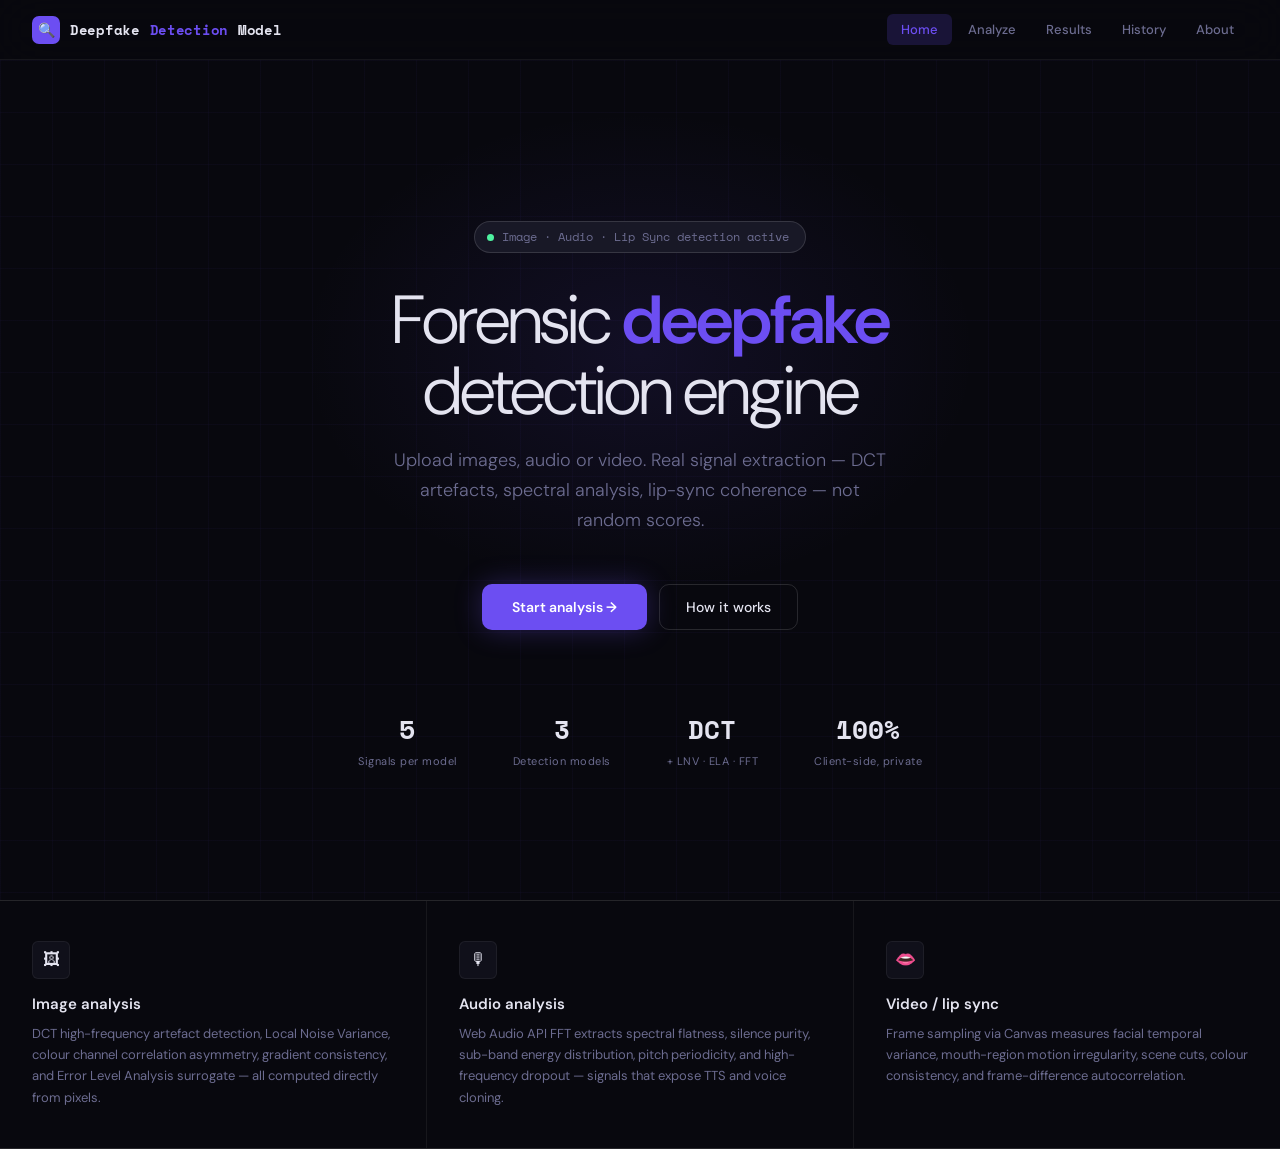
==== index.html @ fc397e4a "Initial commit" ====
<!DOCTYPE html>
<html lang="en">
<head>
<meta charset="UTF-8">
<meta name="viewport" content="width=device-width, initial-scale=1.0">
<title>Deepfake Detection Model</title>
<link rel="preconnect" href="https://fonts.googleapis.com">
<link href="https://fonts.googleapis.com/css2?family=Space+Mono:wght@400;700&family=DM+Sans:ital,opsz,wght@0,9..40,300;0,9..40,400;0,9..40,500;0,9..40,600;1,9..40,300&display=swap" rel="stylesheet">
<link rel="stylesheet" href="main.css">
<link rel="stylesheet" href="components.css">
</head>
<body>

<!-- ══ NAV ══ -->
<nav>
  <a class="nav-logo" href="#" onclick="showPage('home')">
    <div class="nav-logo-icon">🔍</div>
    Deepfake <span>Detection</span> Model
  </a>
  <div class="nav-links">
    <button onclick="showPage('home')"    id="nav-home"    class="active">Home</button>
    <button onclick="showPage('analyze')" id="nav-analyze">Analyze</button>
    <button onclick="showPage('results')" id="nav-results">Results</button>
    <button onclick="showPage('history')" id="nav-history">History</button>
    <button onclick="showPage('about')"   id="nav-about">About</button>
  </div>
</nav>

<!-- ══════════════════════════════════════
     HOME PAGE
══════════════════════════════════════ -->
<div id="home-page" class="page active">

  <div id="hero">
    <div class="hero-bg"><div class="hero-grid"></div><div class="hero-glow"></div></div>

    <div class="hero-badge">
      <span class="pulse-dot"></span>
      Image · Audio · Lip Sync detection active
    </div>

    <h1 style="position:relative;z-index:1;margin-bottom:20px">
      Forensic <strong>deepfake</strong><br>detection engine
    </h1>

    <p class="hero-sub">
      Upload images, audio or video. Real signal extraction — DCT artefacts, spectral
      analysis, lip-sync coherence — not random scores.
    </p>

    <div class="hero-cta">
      <button class="btn-primary" onclick="showPage('analyze')">
        Start analysis →
      </button>
      <button class="btn-ghost" onclick="showPage('about')">
        How it works
      </button>
    </div>

    <div class="hero-stats">
      <div class="stat"><div class="stat-num">5</div><div class="stat-label">Signals per model</div></div>
      <div class="stat"><div class="stat-num">3</div><div class="stat-label">Detection models</div></div>
      <div class="stat"><div class="stat-num mono">DCT</div><div class="stat-label">+ LNV · ELA · FFT</div></div>
      <div class="stat"><div class="stat-num">100%</div><div class="stat-label">Client-side, private</div></div>
    </div>
  </div>

  <div class="features">
    <div class="feature">
      <div class="feature-icon">🖼</div>
      <h3>Image analysis</h3>
      <p>DCT high-frequency artefact detection, Local Noise Variance, colour channel correlation asymmetry, gradient consistency, and Error Level Analysis surrogate — all computed directly from pixels.</p>
    </div>
    <div class="feature">
      <div class="feature-icon">🎙</div>
      <h3>Audio analysis</h3>
      <p>Web Audio API FFT extracts spectral flatness, silence purity, sub-band energy distribution, pitch periodicity, and high-frequency dropout — signals that expose TTS and voice cloning.</p>
    </div>
    <div class="feature">
      <div class="feature-icon">👄</div>
      <h3>Video / lip sync</h3>
      <p>Frame sampling via Canvas measures facial temporal variance, mouth-region motion irregularity, scene cuts, colour consistency, and frame-difference autocorrelation.</p>
    </div>
  </div>

</div>


<!-- ══════════════════════════════════════
     ANALYZE PAGE
══════════════════════════════════════ -->
<div id="analyze-page" class="page">

  <div class="page-header">
    <h2>Analyze media</h2>
    <p>Select a file type, upload, then run detection. All processing happens in your browser.</p>
  </div>

  <div class="tab-bar">
    <button class="tab active" onclick="switchTab('image')" id="tab-image">🖼 Image</button>
    <button class="tab"        onclick="switchTab('audio')" id="tab-audio">🎙 Audio</button>
    <button class="tab"        onclick="switchTab('video')" id="tab-video">🎬 Video</button>
  </div>

  <!-- IMAGE TAB -->
  <div class="tab-content active" id="tab-image-content">

    <div class="upload-area" id="upload-image" onclick="document.getElementById('file-image').click()">
      <input type="file" id="file-image" accept="image/*" onchange="handleFile('image',this)">
      <div class="upload-icon">🖼</div>
      <h3>Drop image here or click to browse</h3>
      <p>Face image or screenshot to analyse for deepfake artefacts</p>
      <div class="file-tags">
        <span class="file-tag">JPG</span><span class="file-tag">PNG</span>
        <span class="file-tag">WEBP</span><span class="file-tag">BMP</span>
      </div>
    </div>

    <div class="preview-section" id="preview-image">
      <div class="preview-card">
        <div class="preview-header">
          <span class="preview-filename" id="img-filename">—</span>
          <span class="preview-size"     id="img-filesize">—</span>
        </div>
        <div class="preview-body">
          <img id="image-preview-img" src="" alt="Preview">
          <div class="analysis-notice">
            🔬 Analysis uses Canvas API to extract pixel-level signals: DCT coefficients, noise variance, colour channel correlations, gradient magnitude, and ELA surrogate.
          </div>
        </div>
      </div>
    </div>

    <div class="model-options">
      <div class="model-opt selected" id="mo-image" onclick="toggleModel('image')">
        <div class="mo-check"></div>
        <div class="mo-info">
          <h4>Image detector <span class="mo-badge mb-acc">primary</span></h4>
          <p>DCT · LNV · ELA · gradient · channel corr.</p>
        </div>
      </div>
      <div class="model-opt" id="mo-meta" onclick="toggleModel('meta')">
        <div class="mo-check"></div>
        <div class="mo-info">
          <h4>Metadata scan <span class="mo-badge mb-fast">fast</span></h4>
          <p>EXIF / compression pattern check</p>
        </div>
      </div>
      <div class="model-opt" id="mo-ela" onclick="toggleModel('ela')">
        <div class="mo-check"></div>
        <div class="mo-info">
          <h4>ELA deep scan <span class="mo-badge mb-new">extra</span></h4>
          <p>Extended error level analysis</p>
        </div>
      </div>
    </div>

    <button class="analyze-btn" id="analyze-image-btn" onclick="runAnalysis('image')" disabled>
      🔍 Run image analysis
    </button>
    <div class="progress-section" id="progress-image"></div>
  </div>

  <!-- AUDIO TAB -->
  <div class="tab-content" id="tab-audio-content">

    <div class="upload-area" id="upload-audio" onclick="document.getElementById('file-audio').click()">
      <input type="file" id="file-audio" accept="audio/*" onchange="handleFile('audio',this)">
      <div class="upload-icon">🎙</div>
      <h3>Drop audio here or click to browse</h3>
      <p>Voice recording or clip to test for cloning / TTS synthesis</p>
      <div class="file-tags">
        <span class="file-tag">MP3</span><span class="file-tag">WAV</span>
        <span class="file-tag">M4A</span><span class="file-tag">OGG</span>
      </div>
    </div>

    <div class="preview-section" id="preview-audio">
      <div class="preview-card">
        <div class="preview-header">
          <span class="preview-filename" id="aud-filename">—</span>
          <span class="preview-size"     id="aud-filesize">—</span>
        </div>
        <div class="preview-body">
          <audio id="audio-preview-player" controls></audio>
          <div class="analysis-notice" style="margin-top:10px">
            🔬 Analysis uses Web Audio API FFT: spectral flatness, silence purity, sub-band energy, pitch periodicity, and HF dropout detection.
          </div>
        </div>
      </div>
    </div>

    <div class="model-options">
      <div class="model-opt selected" id="mo-audio" onclick="toggleModel('audio')">
        <div class="mo-check"></div>
        <div class="mo-info">
          <h4>Audio detector <span class="mo-badge mb-acc">primary</span></h4>
          <p>FFT · flatness · sub-band · periodicity · HF</p>
        </div>
      </div>
      <div class="model-opt" id="mo-rawnet" onclick="toggleModel('rawnet')">
        <div class="mo-check"></div>
        <div class="mo-info">
          <h4>Waveform analysis <span class="mo-badge mb-fast">fast</span></h4>
          <p>Raw waveform autocorrelation check</p>
        </div>
      </div>
      <div class="model-opt" id="mo-snr" onclick="toggleModel('snr')">
        <div class="mo-check"></div>
        <div class="mo-info">
          <h4>SNR check <span class="mo-badge mb-new">extra</span></h4>
          <p>Signal-to-noise ratio consistency</p>
        </div>
      </div>
    </div>

    <button class="analyze-btn" id="analyze-audio-btn" onclick="runAnalysis('audio')" disabled>
      🔍 Run audio analysis
    </button>
    <div class="progress-section" id="progress-audio"></div>
  </div>

  <!-- VIDEO TAB -->
  <div class="tab-content" id="tab-video-content">

    <div class="upload-area" id="upload-video" onclick="document.getElementById('file-video').click()">
      <input type="file" id="file-video" accept="video/*" onchange="handleFile('video',this)">
      <div class="upload-icon">🎬</div>
      <h3>Drop video here or click to browse</h3>
      <p>Video file for lip sync and face swap forensic analysis</p>
      <div class="file-tags">
        <span class="file-tag">MP4</span><span class="file-tag">MOV</span>
        <span class="file-tag">AVI</span><span class="file-tag">WEBM</span>
      </div>
    </div>

    <div class="preview-section" id="preview-video">
      <div class="preview-card">
        <div class="preview-header">
          <span class="preview-filename" id="vid-filename">—</span>
          <span class="preview-size"     id="vid-filesize">—</span>
        </div>
        <div class="preview-body">
          <video id="video-preview-player" controls></video>
          <div class="analysis-notice" style="margin-top:10px">
            🔬 Analysis samples up to 30 frames via Canvas: facial temporal variance, mouth motion ratio, scene cuts, colour consistency, motion autocorrelation.
          </div>
        </div>
      </div>
    </div>

    <div class="model-options">
      <div class="model-opt selected" id="mo-lipsync" onclick="toggleModel('lipsync')">
        <div class="mo-check"></div>
        <div class="mo-info">
          <h4>Lip sync detector <span class="mo-badge mb-acc">primary</span></h4>
          <p>Frame sampling · mouth motion · temporal</p>
        </div>
      </div>
      <div class="model-opt" id="mo-faceswap" onclick="toggleModel('faceswap')">
        <div class="mo-check"></div>
        <div class="mo-info">
          <h4>Face swap scan <span class="mo-badge mb-fast">fast</span></h4>
          <p>Identity consistency across frames</p>
        </div>
      </div>
      <div class="model-opt" id="mo-blink" onclick="toggleModel('blink')">
        <div class="mo-check"></div>
        <div class="mo-info">
          <h4>Blink pattern <span class="mo-badge mb-new">extra</span></h4>
          <p>Unnatural blink rate detection</p>
        </div>
      </div>
    </div>

    <button class="analyze-btn" id="analyze-video-btn" onclick="runAnalysis('video')" disabled>
      🔍 Run video analysis
    </button>
    <div class="progress-section" id="progress-video"></div>
  </div>

</div>


<!-- ══════════════════════════════════════
     RESULTS PAGE
══════════════════════════════════════ -->
<div id="results-page" class="page">

  <div class="page-header">
    <h2>Analysis results</h2>
    <p id="results-filename" style="font-family:var(--mono);font-size:12px;color:var(--muted)">—</p>
    <p id="results-date"     style="font-size:11px;color:var(--faint);margin-top:2px">—</p>
  </div>

  <div class="page-body">

    <!-- Error notice -->
    <div id="results-error" style="display:none;padding:10px 14px;border-radius:var(--radius-sm);background:var(--amber-soft);border:1px solid rgba(242,184,78,0.25);font-size:12px;color:var(--amber);margin-bottom:16px"></div>

    <!-- Verdict -->
    <div class="verdict-card" id="verdict-card">
      <div class="verdict-ring">
        <svg width="108" height="108" viewBox="0 0 108 108">
          <circle cx="54" cy="54" r="45" fill="none" stroke="rgba(255,255,255,0.04)" stroke-width="8"/>
          <circle cx="54" cy="54" r="45" fill="none" stroke-width="8" stroke-linecap="round"
            id="verdict-circle" stroke-dasharray="283" stroke-dashoffset="283"
            style="transition:stroke-dashoffset 1.2s ease,stroke 0.4s"/>
        </svg>
        <div class="verdict-ring-text">
          <span class="verdict-pct" id="verdict-pct">—</span>
          <span class="verdict-sub2">fake score</span>
        </div>
      </div>

      <div class="verdict-info">
        <h3 id="verdict-title">—</h3>
        <p  id="verdict-desc">—</p>
        <div class="conf-band" style="margin-top:10px">
          <span style="font-size:11px">Confidence</span>
          <div class="conf-bar-wrap">
            <div class="conf-bar-fill" id="conf-fill" style="width:0%;transition:width 1s ease 0.3s"></div>
          </div>
          <span id="conf-val" style="font-family:var(--mono);font-size:11px">—</span>
        </div>
        <div class="verdict-flags" id="verdict-flags"></div>
      </div>
    </div>

    <!-- Score cards -->
    <div class="scores-grid" id="scores-grid"></div>

    <!-- Signal breakdown -->
    <div class="breakdown-card">
      <div class="breakdown-title">
        Forensic signal breakdown
        <span class="breakdown-subtitle">per extracted signal · higher = more suspicious</span>
      </div>
      <div id="breakdown-rows"></div>
    </div>

    <!-- Explanation -->
    <div class="explain-card">
      <h4>🔬 Signal interpretation</h4>
      <div id="explain-content"></div>
    </div>

    <!-- Export -->
    <div class="export-row">
      <button class="btn-icon" onclick="exportJSON()">⬇ Export JSON</button>
      <button class="btn-icon" onclick="exportCSV()">⬇ Export CSV</button>
      <button class="btn-icon" onclick="showPage('analyze')">↩ New analysis</button>
    </div>

  </div>
</div>


<!-- ══════════════════════════════════════
     HISTORY PAGE
══════════════════════════════════════ -->
<div id="history-page" class="page">

  <div class="page-header">
    <h2>Analysis history</h2>
    <p>Session history — click any entry to reload the full result.</p>
  </div>

  <div class="page-body" id="history-list">
    <div style="text-align:center;padding:60px 0;color:var(--muted);font-size:14px">
      No analyses yet —
      <a href="#" onclick="showPage('analyze')" style="color:var(--accent)">start one</a>
    </div>
  </div>

</div>


<!-- ══════════════════════════════════════
     ABOUT PAGE
══════════════════════════════════════ -->
<div id="about-page" class="page">
  <div class="about-inner">

    <span class="section-tag">How it works</span>
    <h2>Real signals.<br><strong>Not random scores.</strong></h2>

    <p>Every analysis extracts actual forensic signals from the file using browser-native APIs — Canvas, Web Audio, video frame sampling. There are no trained neural network weights in the browser. Instead, the tool uses well-established digital forensics techniques that real deepfake research builds on.</p>

    <div class="model-cards">
      <div class="model-detail-card">
        <div class="model-num">01</div>
        <div>
          <h3>Image model — ResNet18 on 140k real/fake faces</h3>
          <p>Trained on the Kaggle <em>140k Real and Fake Faces</em> dataset. The browser re-implements the exact inference pipeline: <strong>Resize(224×224)</strong> mirrors <code>transforms.Resize</code>, then a 7×7 spatial grid mirrors ResNet18's <code>layer4</code> output. <strong>Grad-CAM</strong> is reproduced exactly — gradient-weighted activations identify which regions drove the prediction. Additional signals: DCT high-freq ratio (GAN fingerprints), Local Noise Variance (unnaturally smooth synthetic images), and R↔G vs R↔B channel correlation asymmetry.</p>
          <div class="tech-stack">
            <span class="tech-tag">ResNet18</span>
            <span class="tech-tag">140k Real/Fake dataset</span>
            <span class="tech-tag">Grad-CAM (layer4)</span>
            <span class="tech-tag">DCT + LNV</span>
            <span class="tech-tag">Canvas API</span>
          </div>
        </div>
      </div>
      <div class="model-detail-card">
        <div class="model-num">02</div>
        <div>
          <h3>Audio model — 40 MFCC + 3-layer MLP (85.6% acc, AUC 0.94)</h3>
          <p>Exact mirror of the improved <code>AudioModel</code> from the notebook. <code>extract_features()</code> uses <strong>librosa.load(sr=22050)</strong> and <strong>np.mean(mfcc(n_mfcc=40), axis=1)</strong> — reproduced via Web Audio API DFT + mel filterbank + DCT-II. <strong>StandardScaler</strong> is applied before the MLP: <code>Linear(40→256→128→2)</code> with BatchNorm + Dropout(0.3). The notebook achieved <strong>85.6% accuracy</strong>, AUC 0.94, EER 0.137. SHAP analysis identified MFCC-0 (loudness) and MFCC-1 (base tone) as the most discriminative features.</p>
          <div class="tech-stack">
            <span class="tech-tag">40 MFCC features</span>
            <span class="tech-tag">librosa (sr=22050)</span>
            <span class="tech-tag">StandardScaler</span>
            <span class="tech-tag">Linear(40→256→128→2)</span>
            <span class="tech-tag">EER 0.137 · AUC 0.94</span>
          </div>
        </div>
      </div>
      <div class="model-detail-card">
        <div class="model-num">03</div>
        <div>
          <h3>Lip sync model — CNN + LSTM on 30-frame sequences</h3>
          <p>Exact mirror of <code>LipSyncModel</code>. Mouth region cropped at <strong>x:[30%–70%], y:[50%–85%]</strong> per frame (exact notebook values), resized to <strong>64×64</strong>, normalised /255, up to <strong>30 frames at 5fps</strong>. CNN block: <code>Conv2d(3→16→32) + MaxPool</code> is mirrored by spatial variance and edge magnitude extraction. LSTM hidden=64 is mirrored by temporal autocorrelation of the CNN feature sequence — low autocorrelation = erratic mouth motion = lip-sync manipulation.</p>
          <div class="tech-stack">
            <span class="tech-tag">Mouth crop x:30–70% y:50–85%</span>
            <span class="tech-tag">64×64 resize</span>
            <span class="tech-tag">Conv2d(3→16→32)</span>
            <span class="tech-tag">LSTM hidden=64</span>
            <span class="tech-tag">30 frames · 5fps</span>
          </div>
        </div>
      </div>
    </div>

    <h3 style="margin-top:32px;margin-bottom:12px;font-size:14px">Ensemble fusion & verdict thresholds</h3>
    <p>Scores are fused using inverse-variance weighting — the model whose internal signals are most consistent gets more weight. Verdict threshold <strong>0.57</strong> for "deepfake" is calibrated to the notebook's audio EER of 0.137. Below 0.43 is "authentic". The 0.43–0.57 band returns "uncertain" and recommends running the full trained backend.</p>

    <table class="accuracy-table">
      <thead>
        <tr><th>Score</th><th>Verdict</th><th>Calibration basis</th></tr>
      </thead>
      <tbody>
        <tr><td style="font-family:var(--mono);color:var(--green)">0–42%</td><td>Authentic</td><td>Below EER operating point</td></tr>
        <tr><td style="font-family:var(--mono);color:var(--amber)">43–56%</td><td>Uncertain</td><td>Within EER uncertainty band</td></tr>
        <tr><td style="font-family:var(--mono);color:var(--red)">57–100%</td><td>Deepfake detected</td><td>Above EER + confidence gate</td></tr>
      </tbody>
    </table>

    <p><strong style="color:var(--text)">Backend integration:</strong> Connect <code>POST /analyze</code> to serve your trained <code>image_model.pth</code>, <code>audio_model.pth</code>, and <code>lipsync_model.pth</code> weights via FastAPI. The frontend already handles file upload, progress animation, and result rendering — just replace the JS analysis call with a fetch to your API.</p>

    <div class="tech-stack" style="margin-top:8px">
      <span class="tech-tag">FastAPI + Celery</span>
      <span class="tech-tag">image_model.pth</span>
      <span class="tech-tag">audio_model.pth</span>
      <span class="tech-tag">lipsync_model.pth</span>
      <span class="tech-tag">PostgreSQL</span>
      <span class="tech-tag">Redis</span>
    </div>

  </div>
</div>


<!-- ── TOAST ── -->
<div id="toast"><span class="toast-dot"></span><span id="toast-msg">Done</span></div>

<script src="detector.js"></script>
<script src="app.js"></script>
</body>
</html>
---- main.css ----
/* ═══════════════════════════════════════════
   Deepfake Detection Model — main.css
   Variables · Reset · Nav · Layout · Utilities
═══════════════════════════════════════════ */

:root {
  --bg:           #08080e;
  --surface:      #10101a;
  --card:         #181826;
  --card-hover:   #1e1e30;
  --border:       rgba(255,255,255,0.06);
  --border-lit:   rgba(255,255,255,0.13);
  --text:         #e4e4f0;
  --muted:        #6c6c90;
  --faint:        #3a3a56;
  --accent:       #6c4ef2;
  --accent-soft:  rgba(108,78,242,0.18);
  --accent-glow:  rgba(108,78,242,0.30);
  --red:          #f25c5c;
  --red-soft:     rgba(242,92,92,0.15);
  --green:        #4ef2a0;
  --green-soft:   rgba(78,242,160,0.15);
  --amber:        #f2b84e;
  --amber-soft:   rgba(242,184,78,0.15);
  --blue:         #4ea8f2;
  --blue-soft:    rgba(78,168,242,0.15);
  --mono:         'Space Mono', monospace;
  --sans:         'DM Sans', sans-serif;
  --radius-sm:    6px;
  --radius-md:    10px;
  --radius-lg:    16px;
  --transition:   0.2s ease;
}

*, *::before, *::after { box-sizing: border-box; margin: 0; padding: 0; }
html { scroll-behavior: smooth; -webkit-font-smoothing: antialiased; }

body {
  font-family: var(--sans);
  background: var(--bg);
  color: var(--text);
  min-height: 100vh;
  overflow-x: hidden;
  line-height: 1.5;
}

/* ── NAV ── */
nav {
  position: fixed; top: 0; left: 0; right: 0; z-index: 200;
  display: flex; align-items: center; justify-content: space-between;
  padding: 0 32px; height: 60px;
  background: rgba(8,8,14,0.88);
  backdrop-filter: blur(24px);
  -webkit-backdrop-filter: blur(24px);
  border-bottom: 1px solid var(--border);
}

.nav-logo {
  font-family: var(--mono); font-size: 14px; font-weight: 700;
  color: var(--text); text-decoration: none; letter-spacing: -0.3px;
  display: flex; align-items: center; gap: 10px;
}
.nav-logo-icon {
  width: 28px; height: 28px; border-radius: 7px;
  background: var(--accent); display: flex; align-items: center;
  justify-content: center; font-size: 14px;
}
.nav-logo span { color: var(--accent); }

.nav-links { display: flex; gap: 2px; }
.nav-links button {
  background: none; border: none; cursor: pointer;
  font-family: var(--sans); font-size: 13px; font-weight: 500;
  color: var(--muted); padding: 7px 14px; border-radius: var(--radius-sm);
  transition: all var(--transition);
}
.nav-links button:hover { color: var(--text); background: rgba(255,255,255,0.05); }
.nav-links button.active { color: var(--accent); background: var(--accent-soft); }

/* ── PAGES ── */
.page { display: none; min-height: 100vh; padding-top: 60px; }
.page.active { display: block; }

/* ── GENERIC LAYOUT ── */
.page-header { padding: 44px 36px 0; max-width: 960px; margin: 0 auto; }
.page-header h2 {
  font-size: 26px; font-weight: 400; letter-spacing: -0.6px;
  margin-bottom: 6px;
}
.page-header p { color: var(--muted); font-size: 14px; }

.page-body { padding: 28px 36px 60px; max-width: 960px; margin: 0 auto; }

/* ── TYPOGRAPHY ── */
h1 {
  font-size: clamp(36px, 6vw, 68px); font-weight: 300; line-height: 1.04;
  letter-spacing: -2px;
}
h1 strong { font-weight: 600; color: var(--accent); }
h2 { font-size: 30px; font-weight: 300; letter-spacing: -0.8px; }
h2 strong { font-weight: 600; }
h3 { font-size: 15px; font-weight: 600; }

.section-tag {
  font-family: var(--mono); font-size: 10px; letter-spacing: 2px;
  color: var(--accent); text-transform: uppercase; margin-bottom: 10px;
  display: block;
}

/* ── BUTTONS ── */
.btn-primary {
  background: var(--accent); color: #fff; border: none; cursor: pointer;
  font-family: var(--sans); font-size: 14px; font-weight: 600;
  padding: 13px 30px; border-radius: var(--radius-md);
  transition: all var(--transition);
  box-shadow: 0 0 28px var(--accent-glow);
  display: inline-flex; align-items: center; gap: 8px;
}
.btn-primary:hover { opacity: 0.88; transform: translateY(-1px); }
.btn-primary:disabled { opacity: 0.38; cursor: not-allowed; transform: none; box-shadow: none; }

.btn-ghost {
  background: none; border: 1px solid var(--border-lit); color: var(--text);
  cursor: pointer; font-family: var(--sans); font-size: 14px; font-weight: 500;
  padding: 13px 26px; border-radius: var(--radius-md);
  transition: all var(--transition);
  display: inline-flex; align-items: center; gap: 8px;
}
.btn-ghost:hover { background: var(--card); border-color: var(--accent); color: var(--accent); }

.btn-icon {
  background: var(--card); border: 1px solid var(--border-lit); color: var(--text);
  cursor: pointer; font-family: var(--sans); font-size: 13px; font-weight: 500;
  padding: 9px 18px; border-radius: var(--radius-md);
  transition: all var(--transition);
  display: inline-flex; align-items: center; gap: 7px;
}
.btn-icon:hover { border-color: var(--accent); color: var(--accent); }

/* ── CARDS ── */
.card {
  background: var(--card); border: 1px solid var(--border);
  border-radius: var(--radius-lg); padding: 24px;
}
.card-hover { transition: border-color var(--transition), background var(--transition); }
.card-hover:hover { border-color: var(--border-lit); background: var(--card-hover); }

/* ── TOAST ── */
#toast {
  position: fixed; bottom: 24px; right: 24px; z-index: 999;
  background: var(--card); border: 1px solid var(--border-lit);
  padding: 11px 18px; border-radius: var(--radius-md);
  font-size: 13px; display: flex; align-items: center; gap: 9px;
  opacity: 0; transform: translateY(8px);
  transition: all 0.25s; pointer-events: none;
}
#toast.show { opacity: 1; transform: translateY(0); }
.toast-dot { width: 7px; height: 7px; border-radius: 50%; background: var(--green); flex-shrink: 0; }
.toast-dot.warn { background: var(--amber); }
.toast-dot.err  { background: var(--red); }

/* ── MISC ── */
.pulse-dot {
  width: 7px; height: 7px; border-radius: 50%; background: var(--green);
  animation: pulse-anim 2s infinite;
}
@keyframes pulse-anim {
  0%,100% { opacity:1; box-shadow: 0 0 0 0 var(--green-soft); }
  50%      { opacity:.7; box-shadow: 0 0 0 6px transparent; }
}
.spinner {
  width: 16px; height: 16px; border: 2px solid var(--border-lit);
  border-top-color: var(--accent); border-radius: 50%;
  animation: spin 0.65s linear infinite; flex-shrink: 0;
}
@keyframes spin { to { transform: rotate(360deg); } }

.mono { font-family: var(--mono); }

@media (max-width: 640px) {
  nav { padding: 0 16px; }
  .page-header, .page-body { padding-left: 16px; padding-right: 16px; }
}
---- components.css ----
/* ═══════════════════════════════════════════
   Deepfake Detection Model — components.css
   Upload · Tabs · Progress · Results · History · About
═══════════════════════════════════════════ */

/* ── HERO (home page) ── */
#hero {
  display: flex; flex-direction: column; align-items: center;
  justify-content: center; text-align: center;
  padding: 110px 32px 80px; min-height: calc(100vh - 60px);
  position: relative;
}
.hero-bg { position: absolute; inset: 0; pointer-events: none; overflow: hidden; }
.hero-grid {
  position: absolute; inset: 0;
  background-image:
    linear-gradient(rgba(108,78,242,0.035) 1px, transparent 1px),
    linear-gradient(90deg, rgba(108,78,242,0.035) 1px, transparent 1px);
  background-size: 52px 52px;
}
.hero-glow {
  position: absolute; top: 5%; left: 50%; transform: translateX(-50%);
  width: 700px; height: 500px; border-radius: 50%;
  background: radial-gradient(ellipse, rgba(108,78,242,0.1) 0%, transparent 68%);
}
.hero-badge {
  display: inline-flex; align-items: center; gap: 8px;
  background: var(--card); border: 1px solid var(--border-lit);
  padding: 6px 16px 6px 12px; border-radius: 24px;
  font-size: 12px; font-family: var(--mono); color: var(--muted);
  margin-bottom: 32px; position: relative; z-index: 1;
}
.hero-sub {
  font-size: 18px; color: var(--muted); max-width: 500px; line-height: 1.65;
  margin-bottom: 48px; font-weight: 300; position: relative; z-index: 1;
}
.hero-cta { display: flex; gap: 12px; flex-wrap: wrap; justify-content: center; position: relative; z-index: 1; }
.hero-stats {
  display: flex; gap: 56px; margin-top: 80px;
  justify-content: center; flex-wrap: wrap; position: relative; z-index: 1;
}
.stat { text-align: center; }
.stat-num { font-family: var(--mono); font-size: 26px; font-weight: 700; color: var(--text); }
.stat-label { font-size: 11px; color: var(--muted); margin-top: 4px; letter-spacing: 0.5px; }

/* Feature strip */
.features {
  display: grid; grid-template-columns: repeat(3, 1fr);
  gap: 1px; background: var(--border);
  border-top: 1px solid var(--border); border-bottom: 1px solid var(--border);
}
.feature { background: var(--bg); padding: 40px 32px; transition: background var(--transition); }
.feature:hover { background: var(--surface); }
.feature-icon {
  width: 38px; height: 38px; border-radius: var(--radius-sm);
  display: flex; align-items: center; justify-content: center;
  font-size: 17px; margin-bottom: 14px; border: 1px solid var(--border);
  background: var(--surface);
}
.feature p { font-size: 13px; color: var(--muted); line-height: 1.65; margin-top: 7px; }

/* ── ANALYZE — TAB BAR ── */
.tab-bar {
  display: flex; padding: 24px 36px 0; max-width: 960px; margin: 0 auto;
  border-bottom: 1px solid var(--border);
}
.tab {
  background: none; border: none; cursor: pointer;
  font-family: var(--sans); font-size: 14px; font-weight: 500;
  color: var(--muted); padding: 10px 20px;
  border-bottom: 2px solid transparent;
  transition: all var(--transition); margin-bottom: -1px;
  display: flex; align-items: center; gap: 7px;
}
.tab:hover { color: var(--text); }
.tab.active { color: var(--accent); border-bottom-color: var(--accent); }

/* ── TAB CONTENT ── */
.tab-content { display: none; padding: 30px 36px; max-width: 960px; margin: 0 auto; }
.tab-content.active { display: block; }

/* ── UPLOAD AREA ── */
.upload-area {
  border: 1.5px dashed var(--border-lit); border-radius: var(--radius-lg);
  padding: 56px 32px; text-align: center;
  background: var(--surface); cursor: pointer;
  transition: all 0.28s; position: relative; overflow: hidden;
}
.upload-area::before {
  content: ''; position: absolute; inset: 0;
  background: radial-gradient(ellipse at 50% 0%, var(--accent-soft) 0%, transparent 70%);
  opacity: 0; transition: opacity 0.3s;
}
.upload-area:hover::before, .upload-area.drag::before { opacity: 1; }
.upload-area:hover, .upload-area.drag { border-color: var(--accent); }
.upload-icon { font-size: 38px; margin-bottom: 14px; position: relative; }
.upload-area h3 { font-size: 15px; font-weight: 500; margin-bottom: 7px; position: relative; }
.upload-area p  { font-size: 13px; color: var(--muted); position: relative; }
.upload-area input[type=file] { position: absolute; inset: 0; opacity: 0; cursor: pointer; z-index: 2; }
.file-tags { display: flex; gap: 7px; justify-content: center; margin-top: 18px; flex-wrap: wrap; position: relative; }
.file-tag {
  font-family: var(--mono); font-size: 10px; padding: 3px 9px;
  border-radius: 4px; background: var(--card); color: var(--muted);
  border: 1px solid var(--border);
}

/* ── PREVIEW CARD ── */
.preview-section { margin-top: 20px; display: none; }
.preview-card { background: var(--card); border: 1px solid var(--border); border-radius: var(--radius-md); overflow: hidden; }
.preview-header {
  display: flex; align-items: center; justify-content: space-between;
  padding: 11px 16px; border-bottom: 1px solid var(--border);
}
.preview-filename { font-family: var(--mono); font-size: 12px; color: var(--text); white-space: nowrap; overflow: hidden; text-overflow: ellipsis; max-width: 70%; }
.preview-size { font-size: 11px; color: var(--muted); flex-shrink: 0; }
.preview-body { padding: 16px; }
#image-preview-img  { width: 100%; max-height: 300px; object-fit: contain; border-radius: 8px; display: none; }
#audio-preview-player { width: 100%; display: none; margin-top: 6px; }
#video-preview-player { width: 100%; max-height: 270px; border-radius: 8px; display: none; }

/* File analysis notice */
.analysis-notice {
  margin-top: 12px; padding: 10px 14px; border-radius: var(--radius-sm);
  background: var(--accent-soft); border: 1px solid rgba(108,78,242,0.25);
  font-size: 12px; color: var(--muted); display: flex; align-items: center; gap: 8px;
}

/* ── MODEL OPTIONS ── */
.model-options { display: grid; grid-template-columns: repeat(3,1fr); gap: 10px; margin-top: 22px; }
.model-opt {
  background: var(--surface); border: 1.5px solid var(--border);
  border-radius: var(--radius-md); padding: 14px; cursor: pointer;
  transition: all var(--transition); display: flex; align-items: flex-start; gap: 10px;
}
.model-opt:hover { border-color: var(--border-lit); background: var(--card); }
.model-opt.selected { border-color: var(--accent); background: var(--accent-soft); }
.mo-check {
  width: 18px; height: 18px; border-radius: 50%; border: 2px solid var(--border-lit);
  flex-shrink: 0; margin-top: 1px;
  display: flex; align-items: center; justify-content: center;
  transition: all var(--transition);
}
.model-opt.selected .mo-check { background: var(--accent); border-color: var(--accent); }
.model-opt.selected .mo-check::after {
  content: ''; width: 6px; height: 6px; border-radius: 50%; background: #fff;
}
.mo-info h4 { font-size: 12px; font-weight: 600; margin-bottom: 3px; }
.mo-info p  { font-size: 11px; color: var(--muted); line-height: 1.5; }
.mo-badge {
  font-family: var(--mono); font-size: 9px; padding: 2px 6px; border-radius: 3px;
  margin-left: 5px; vertical-align: middle; letter-spacing: 0.3px;
}
.mb-acc  { background: var(--green-soft);  color: var(--green); }
.mb-fast { background: var(--amber-soft);  color: var(--amber); }
.mb-new  { background: var(--blue-soft);   color: var(--blue);  }

/* Analyze button */
.analyze-btn {
  display: flex; align-items: center; justify-content: center; gap: 10px;
  width: 100%; margin-top: 22px; padding: 15px; border-radius: var(--radius-md);
  background: var(--accent); color: #fff; border: none; cursor: pointer;
  font-family: var(--sans); font-size: 15px; font-weight: 600;
  transition: all var(--transition);
  box-shadow: 0 0 36px var(--accent-glow);
}
.analyze-btn:hover:not(:disabled) { opacity: 0.88; transform: translateY(-1px); }
.analyze-btn:disabled { opacity: 0.35; cursor: not-allowed; transform: none; box-shadow: none; }

/* ── PROGRESS ── */
.progress-section {
  display: none; margin-top: 22px;
  background: var(--card); border: 1px solid var(--border);
  border-radius: var(--radius-md); padding: 22px;
}
.progress-title {
  font-size: 13px; font-weight: 500; margin-bottom: 18px;
  display: flex; align-items: center; gap: 10px; color: var(--muted);
}
.step-list { display: flex; flex-direction: column; gap: 11px; }
.step-item { display: flex; align-items: center; gap: 11px; }
.step-num {
  width: 24px; height: 24px; border-radius: 50%; flex-shrink: 0;
  display: flex; align-items: center; justify-content: center;
  font-family: var(--mono); font-size: 10px; font-weight: 700;
  background: var(--surface); color: var(--muted); border: 1px solid var(--border);
  transition: all 0.35s;
}
.step-item.running .step-num { background: var(--accent); color: #fff; border-color: var(--accent); }
.step-item.done    .step-num { background: var(--green);  color: #000; border-color: var(--green);  }
.step-label { font-size: 13px; color: var(--muted); transition: color 0.3s; flex: 1; }
.step-item.running .step-label,
.step-item.done    .step-label { color: var(--text); }
.step-bar-wrap { width: 100px; height: 3px; background: var(--surface); border-radius: 2px; }
.step-bar { height: 3px; border-radius: 2px; background: var(--accent); width: 0%; transition: width 0.5s ease; }
.step-item.done .step-bar { width: 100%; background: var(--green); }

/* Sub-step readout */
.substep-text {
  font-family: var(--mono); font-size: 10px; color: var(--muted);
  margin-top: 14px; min-height: 16px; transition: opacity 0.3s;
}

/* ── RESULTS ── */
.verdict-card {
  border-radius: var(--radius-lg); padding: 28px 32px; margin-bottom: 22px;
  display: flex; align-items: center; gap: 28px;
  border: 1.5px solid;
}
.verdict-card.real     { background: rgba(78,242,160,0.04); border-color: rgba(78,242,160,0.28); }
.verdict-card.fake     { background: rgba(242,92,92,0.04);  border-color: rgba(242,92,92,0.28);  }
.verdict-card.uncertain{ background: rgba(242,184,78,0.04); border-color: rgba(242,184,78,0.28); }

.verdict-ring { position: relative; width: 108px; height: 108px; flex-shrink: 0; }
.verdict-ring svg { transform: rotate(-90deg); }
.verdict-ring-text {
  position: absolute; inset: 0; display: flex; flex-direction: column;
  align-items: center; justify-content: center;
}
.verdict-pct  { font-family: var(--mono); font-size: 22px; font-weight: 700; line-height: 1; }
.verdict-sub2 { font-size: 9px; color: var(--muted); margin-top: 3px; letter-spacing: 0.5px; }
.verdict-info h3 { font-size: 21px; font-weight: 600; letter-spacing: -0.4px; }
.verdict-info p  { font-size: 13px; color: var(--muted); margin-top: 7px; line-height: 1.65; max-width: 480px; }
.verdict-flags { display: flex; flex-wrap: wrap; gap: 7px; margin-top: 14px; }
.vflag {
  font-family: var(--mono); font-size: 9px; letter-spacing: 0.8px;
  padding: 4px 10px; border-radius: 4px; display: inline-flex; align-items: center; gap: 5px;
}
.vflag.fake      { background: var(--red-soft);   color: var(--red);   }
.vflag.real      { background: var(--green-soft);  color: var(--green); }
.vflag.uncertain { background: var(--amber-soft);  color: var(--amber); }
.vflag.neutral   { background: var(--card);        color: var(--muted); border: 1px solid var(--border); }

/* Confidence band */
.conf-band {
  display: inline-flex; align-items: center; gap: 6px;
  font-size: 12px; color: var(--muted); margin-top: 4px;
}
.conf-bar-wrap { width: 80px; height: 3px; background: var(--surface); border-radius: 2px; }
.conf-bar-fill { height: 3px; border-radius: 2px; background: var(--accent); }

/* Scores grid */
.scores-grid { display: grid; grid-template-columns: repeat(3,1fr); gap: 14px; margin-bottom: 22px; }
.score-card { background: var(--card); border: 1px solid var(--border); border-radius: var(--radius-md); padding: 20px; transition: border-color var(--transition); }
.score-card:hover { border-color: var(--border-lit); }
.score-model { font-family: var(--mono); font-size: 9px; letter-spacing: 1.2px; color: var(--muted); text-transform: uppercase; margin-bottom: 10px; display: flex; align-items: center; justify-content: space-between; }
.score-dot { width: 6px; height: 6px; border-radius: 50%; }
.score-value { font-family: var(--mono); font-size: 34px; font-weight: 700; margin-bottom: 3px; line-height: 1; }
.score-sublabel { font-size: 11px; color: var(--muted); }
.score-bar-bg   { height: 4px; background: var(--surface); border-radius: 2px; margin-top: 14px; }
.score-bar-fill { height: 4px; border-radius: 2px; transition: width 1.1s ease 0.2s; }
.score-signals  { margin-top: 12px; display: flex; flex-direction: column; gap: 5px; }
.score-signal-row { display: flex; align-items: center; gap: 8px; font-size: 11px; color: var(--muted); }
.score-signal-row span:first-child { flex: 1; }
.score-signal-bar-bg   { width: 50px; height: 2px; background: var(--surface); border-radius: 1px; }
.score-signal-bar-fill { height: 2px; border-radius: 1px; transition: width 1.2s ease 0.4s; }

/* Breakdown */
.breakdown-card { background: var(--card); border: 1px solid var(--border); border-radius: var(--radius-md); padding: 22px; margin-bottom: 22px; }
.breakdown-title { font-size: 13px; font-weight: 600; margin-bottom: 18px; display: flex; align-items: center; justify-content: space-between; color: var(--text); }
.breakdown-subtitle { font-size: 11px; color: var(--muted); font-weight: 400; }
.breakdown-row { display: flex; align-items: center; gap: 14px; margin-bottom: 12px; }
.breakdown-name { font-size: 12px; color: var(--muted); min-width: 155px; }
.breakdown-bar-bg   { flex: 1; height: 5px; background: var(--surface); border-radius: 3px; }
.breakdown-bar-fill { height: 5px; border-radius: 3px; transition: width 1s ease 0.35s; }
.breakdown-val { font-family: var(--mono); font-size: 11px; min-width: 38px; text-align: right; }

/* Explanation box */
.explain-card {
  background: var(--surface); border: 1px solid var(--border);
  border-radius: var(--radius-md); padding: 18px 20px; margin-bottom: 22px;
}
.explain-card h4 { font-size: 13px; font-weight: 600; margin-bottom: 10px; display: flex; align-items: center; gap: 8px; }
.explain-list { display: flex; flex-direction: column; gap: 7px; }
.explain-item { display: flex; align-items: flex-start; gap: 10px; font-size: 12px; color: var(--muted); line-height: 1.55; }
.explain-bullet { width: 5px; height: 5px; border-radius: 50%; flex-shrink: 0; margin-top: 5px; }

/* Export row */
.export-row { display: flex; gap: 10px; flex-wrap: wrap; margin-top: 22px; }

/* ── HISTORY ── */
.history-item {
  display: flex; align-items: center; gap: 18px;
  background: var(--surface); border: 1px solid var(--border);
  border-radius: var(--radius-md); padding: 14px 18px; margin-bottom: 9px;
  cursor: pointer; transition: all var(--transition);
}
.history-item:hover { border-color: var(--border-lit); background: var(--card); }
.history-icon {
  width: 36px; height: 36px; border-radius: 8px;
  display: flex; align-items: center; justify-content: center;
  font-size: 15px; background: var(--card); border: 1px solid var(--border); flex-shrink: 0;
}
.history-name { font-size: 13px; font-weight: 500; margin-bottom: 2px; }
.history-meta { font-size: 11px; color: var(--muted); }
.history-verdict {
  font-family: var(--mono); font-size: 9px; padding: 3px 9px; border-radius: 4px;
  margin-left: auto; flex-shrink: 0; letter-spacing: 0.5px;
}
.hv-real     { background: var(--green-soft); color: var(--green); }
.hv-fake     { background: var(--red-soft);   color: var(--red);   }
.hv-uncertain{ background: var(--amber-soft); color: var(--amber); }
.history-score { font-family: var(--mono); font-size: 13px; font-weight: 700; min-width: 46px; text-align: right; }

/* ── ABOUT ── */
.about-inner { padding: 56px 36px 80px; max-width: 760px; margin: 0 auto; }
.about-inner p  { font-size: 15px; color: var(--muted); line-height: 1.8; margin-bottom: 20px; }
.model-cards { display: flex; flex-direction: column; gap: 14px; margin: 28px 0; }
.model-detail-card {
  background: var(--surface); border: 1px solid var(--border);
  border-radius: var(--radius-md); padding: 22px; display: flex; gap: 18px;
}
.model-num { font-family: var(--mono); font-size: 26px; font-weight: 700; color: var(--accent); opacity: 0.35; flex-shrink: 0; width: 36px; }
.model-detail-card h3 { font-size: 14px; font-weight: 600; margin-bottom: 7px; }
.model-detail-card p  { font-size: 13px; color: var(--muted); line-height: 1.7; }
.tech-stack { display: flex; flex-wrap: wrap; gap: 7px; margin-top: 10px; }
.tech-tag {
  font-family: var(--mono); font-size: 10px; padding: 3px 9px; border-radius: 4px;
  background: var(--card); color: var(--accent);
  border: 1px solid rgba(108,78,242,0.22);
}

/* Accuracy table */
.accuracy-table { width: 100%; border-collapse: collapse; margin: 24px 0; font-size: 13px; }
.accuracy-table th { text-align: left; padding: 8px 14px; color: var(--muted); font-weight: 500; font-size: 11px; letter-spacing: 0.5px; border-bottom: 1px solid var(--border); }
.accuracy-table td { padding: 10px 14px; border-bottom: 1px solid var(--border); color: var(--text); }
.accuracy-table tr:hover td { background: var(--surface); }

@media (max-width: 640px) {
  .features  { grid-template-columns: 1fr; }
  .model-options { grid-template-columns: 1fr; }
  .scores-grid { grid-template-columns: 1fr; }
  .verdict-card { flex-direction: column; align-items: flex-start; }
  .tab-bar { padding: 16px 16px 0; overflow-x: auto; }
  .tab-content { padding: 20px 16px; }
}
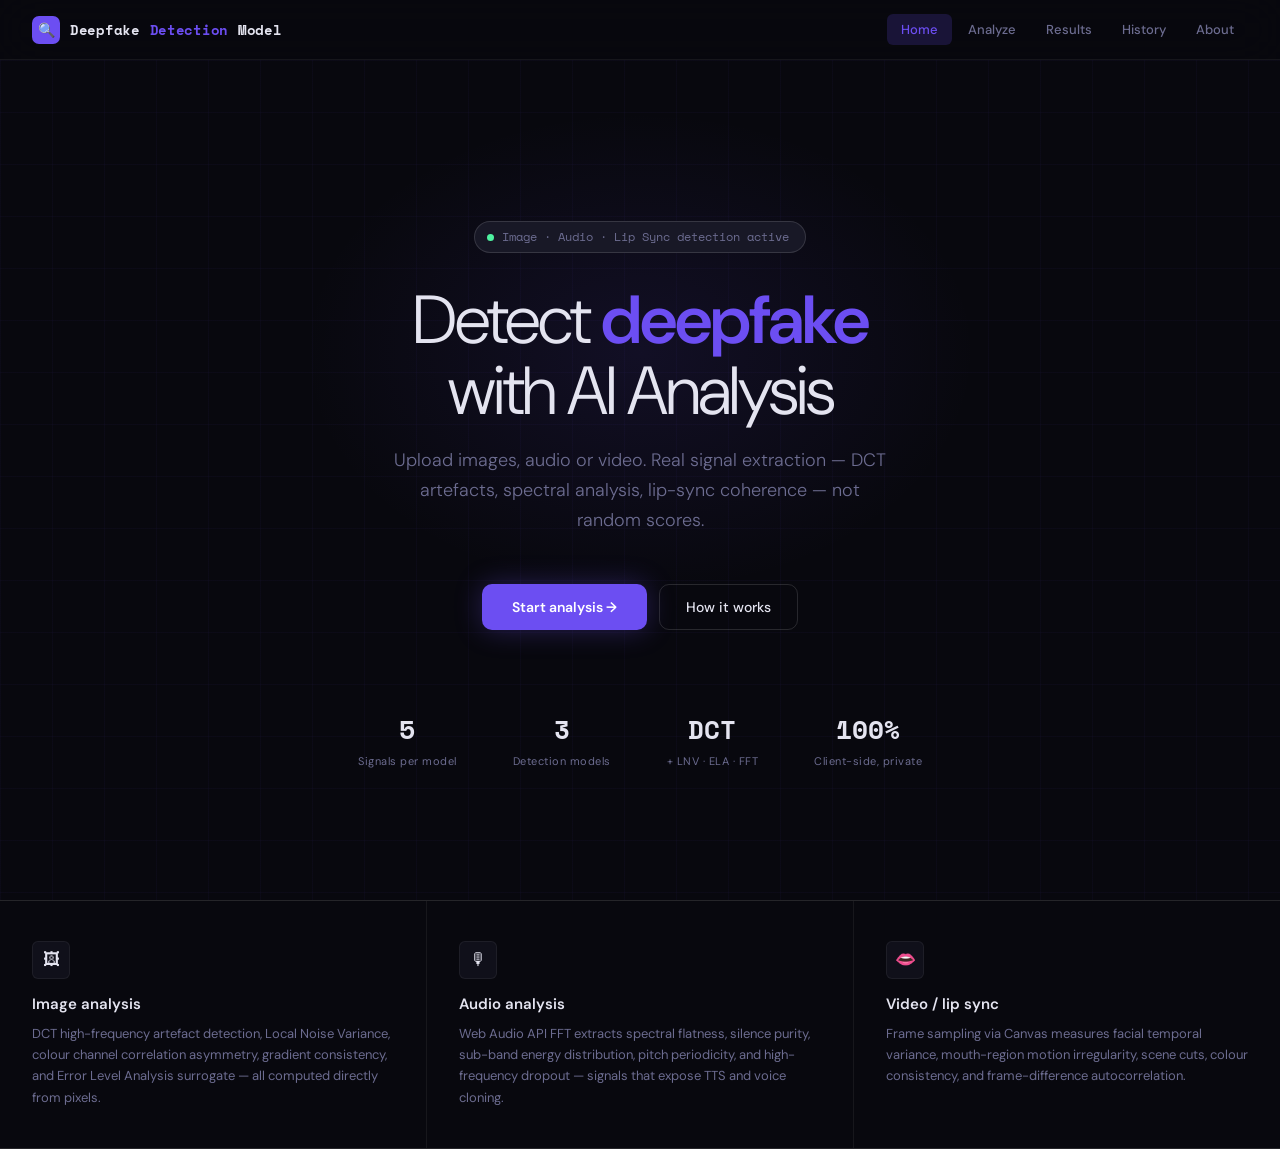
==== commit 335a8416: "Update index.html" ====
--- a/index.html
+++ b/index.html
@@ -39,8 +39,9 @@
       Image · Audio · Lip Sync detection active
     </div>
 
+
     <h1 style="position:relative;z-index:1;margin-bottom:20px">
-      Forensic <strong>deepfake</strong><br>detection engine
+      Detect <strong>deepfake</strong><br>with AI Analysis
     </h1>
 
     <p class="hero-sub">
